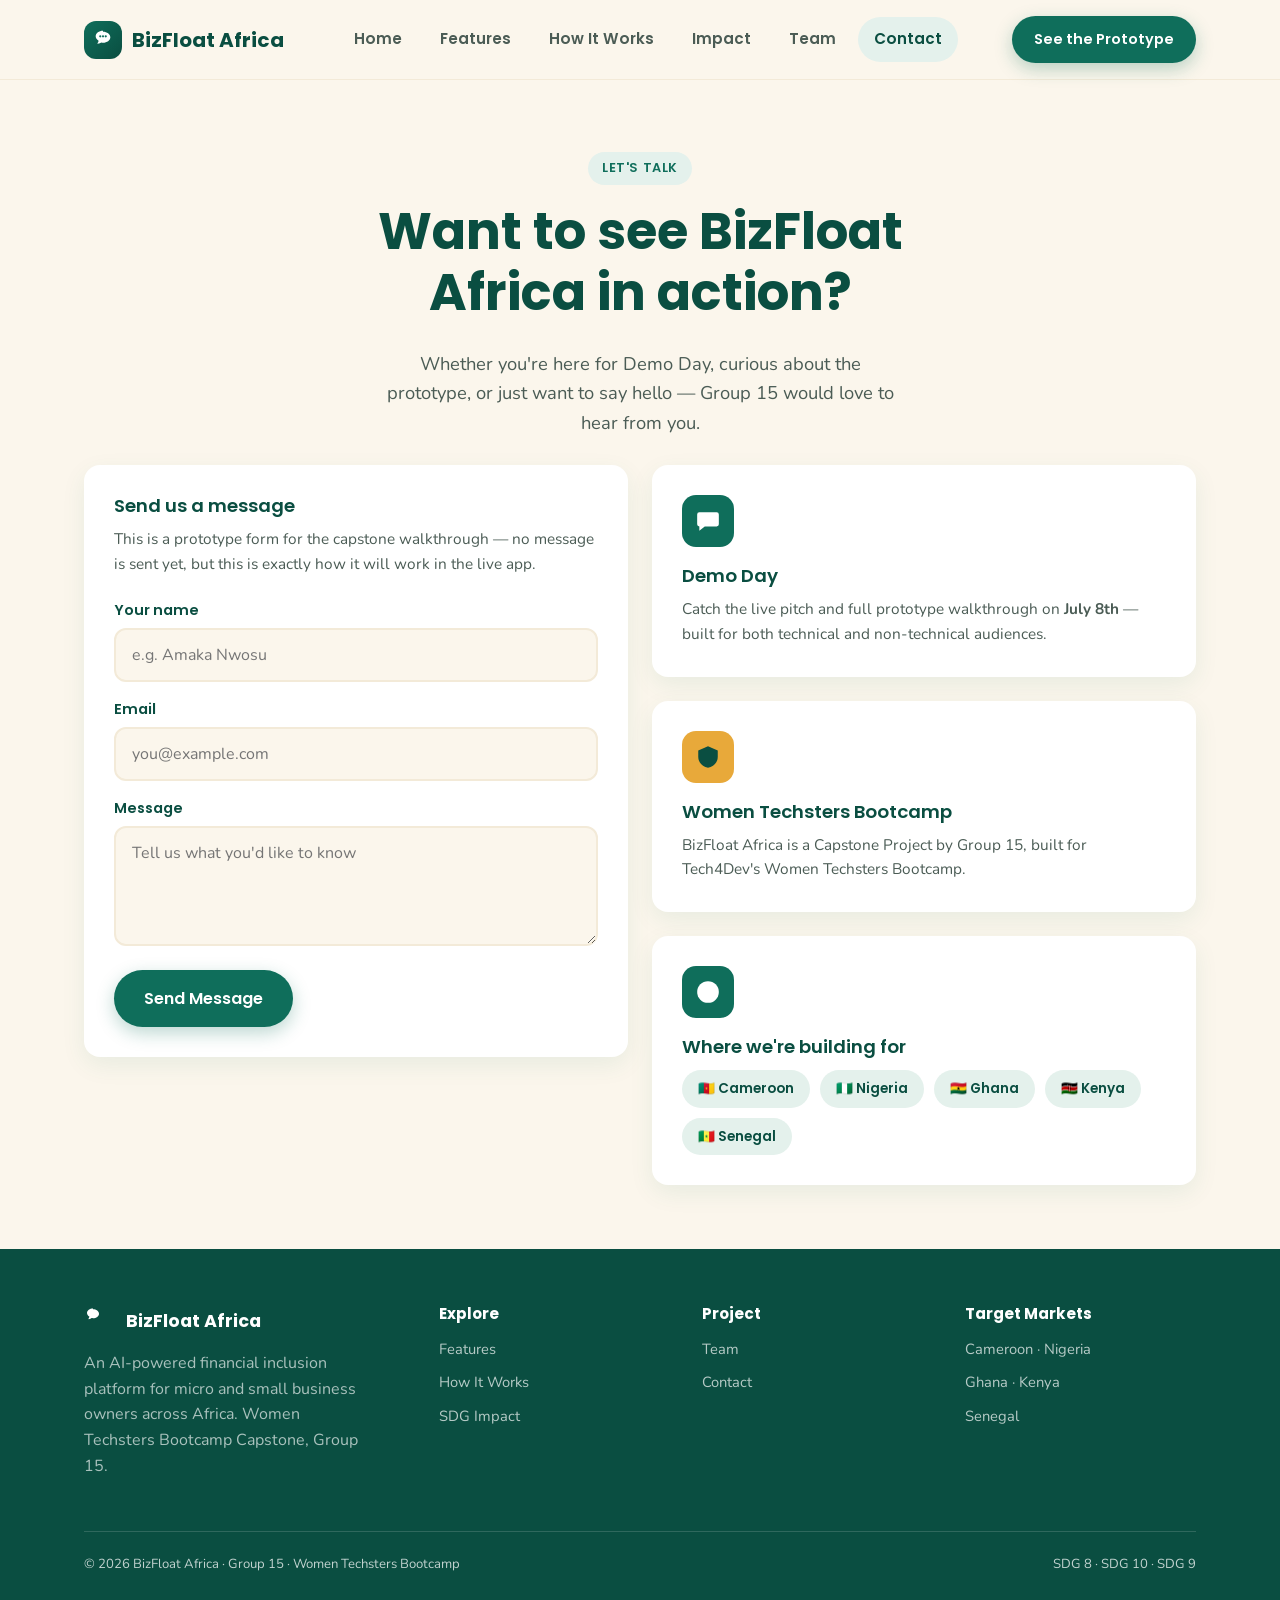
==== contact.html @ da9e75ec "Initial BizFloat Africa website: home, features, how it works, impact, team, contact" ====
<!DOCTYPE html>
<html lang="en">
<head>
<meta charset="UTF-8">
<meta name="viewport" content="width=device-width, initial-scale=1.0">
<title>Contact — BizFloat Africa</title>
<meta name="description" content="Get in touch with the BizFloat Africa team, request the Stitch AI prototype walkthrough, or find us at Demo Day.">
<link rel="preconnect" href="https://fonts.googleapis.com">
<link href="https://fonts.googleapis.com/css2?family=Poppins:wght@500;600;700&family=Nunito:wght@400;600;700;800&display=swap" rel="stylesheet">
<link rel="stylesheet" href="assets/style.css">
</head>
<body>

<header class="site-header">
  <div class="nav-inner container">
    <a href="index.html" class="brand">
      <span class="logo-mark">
        <svg viewBox="0 0 24 24"><path fill="#fff" d="M12 2c-4.4 0-8 2.7-8 6 0 2 1.3 3.7 3.2 4.8-.1.9-.5 1.9-1.2 2.8-.2.3 0 .7.4.6 1.6-.3 2.9-.9 3.8-1.5.6.1 1.2.2 1.8.2 4.4 0 8-2.7 8-6s-3.6-6-8-6z"/><circle cx="9" cy="8" r="1.2" fill="#0F6E5B"/><circle cx="12" cy="8" r="1.2" fill="#0F6E5B"/><circle cx="15" cy="8" r="1.2" fill="#0F6E5B"/></svg>
      </span>
      BizFloat Africa
    </a>
    <nav class="main-nav">
      <a href="index.html">Home</a>
      <a href="features.html">Features</a>
      <a href="how-it-works.html">How It Works</a>
      <a href="impact.html">Impact</a>
      <a href="team.html">Team</a>
      <a href="contact.html">Contact</a>
    </nav>
    <div class="nav-cta">
      <a href="contact.html" class="btn btn-primary">See the Prototype</a>
      <button class="nav-toggle" aria-label="Open menu">
        <svg viewBox="0 0 24 24" fill="currentColor"><rect x="3" y="6" width="18" height="2.6" rx="1.3"/><rect x="3" y="11" width="18" height="2.6" rx="1.3"/><rect x="3" y="16" width="18" height="2.6" rx="1.3"/></svg>
      </button>
    </div>
  </div>
</header>

<section class="hero" style="padding-bottom:20px;">
  <div class="container">
    <div class="section-head" style="margin-bottom:8px;">
      <span class="eyebrow">Let's Talk</span>
      <h1>Want to see BizFloat Africa in action?</h1>
      <p class="hero-sub" style="margin:0 auto;">Whether you're here for Demo Day, curious about the prototype, or just want to say hello — Group 15 would love to hear from you.</p>
    </div>
  </div>
</section>

<section style="padding-top:0;">
  <div class="container">
    <div class="grid grid-2" style="align-items:start;">
      <div class="card">
        <h3>Send us a message</h3>
        <p style="margin-bottom:22px;">This is a prototype form for the capstone walkthrough — no message is sent yet, but this is exactly how it will work in the live app.</p>
        <form onsubmit="event.preventDefault(); this.querySelector('.form-success').style.display='flex';" style="display:flex; flex-direction:column; gap:16px;">
          <div>
            <label style="font-family:var(--font-display); font-weight:600; font-size:0.9rem; color:var(--teal-dark); display:block; margin-bottom:6px;">Your name</label>
            <input type="text" required placeholder="e.g. Amaka Nwosu" style="width:100%; padding:14px 16px; border-radius:12px; border:2px solid var(--sand-deep); font-family:var(--font-body); font-size:1rem; background:var(--sand);">
          </div>
          <div>
            <label style="font-family:var(--font-display); font-weight:600; font-size:0.9rem; color:var(--teal-dark); display:block; margin-bottom:6px;">Email</label>
            <input type="email" required placeholder="you@example.com" style="width:100%; padding:14px 16px; border-radius:12px; border:2px solid var(--sand-deep); font-family:var(--font-body); font-size:1rem; background:var(--sand);">
          </div>
          <div>
            <label style="font-family:var(--font-display); font-weight:600; font-size:0.9rem; color:var(--teal-dark); display:block; margin-bottom:6px;">Message</label>
            <textarea required rows="4" placeholder="Tell us what you'd like to know" style="width:100%; padding:14px 16px; border-radius:12px; border:2px solid var(--sand-deep); font-family:var(--font-body); font-size:1rem; background:var(--sand); resize:vertical;"></textarea>
          </div>
          <button type="submit" class="btn btn-primary" style="align-self:flex-start;">Send Message</button>
          <div class="form-success" style="display:none; align-items:center; gap:10px; color:var(--status-healthy); font-family:var(--font-display); font-weight:600;">
            <svg width="20" height="20" viewBox="0 0 24 24" fill="#2E9E5B"><path d="M12 2C6.5 2 2 6.5 2 12s4.5 10 10 10 10-4.5 10-10S17.5 2 12 2zm-1.5 14.5-4-4 1.4-1.4 2.6 2.6 6.6-6.6 1.4 1.4-8 8z"/></svg>
            Thanks — this is how a sent message will look.
          </div>
        </form>
      </div>

      <div>
        <div class="card" style="margin-bottom:24px;">
          <div class="icon-badge teal"><svg viewBox="0 0 24 24"><path d="M4 4h16a2 2 0 0 1 2 2v9a2 2 0 0 1-2 2H9l-5 4v-4H4a2 2 0 0 1-2-2V6a2 2 0 0 1 2-2z"/></svg></div>
          <h3>Demo Day</h3>
          <p>Catch the live pitch and full prototype walkthrough on <strong>July 8th</strong> — built for both technical and non-technical audiences.</p>
        </div>
        <div class="card" style="margin-bottom:24px;">
          <div class="icon-badge gold"><svg viewBox="0 0 24 24"><path d="M12 2 3 6v6c0 5 3.8 8.7 9 10 5.2-1.3 9-5 9-10V6l-9-4z"/></svg></div>
          <h3>Women Techsters Bootcamp</h3>
          <p>BizFloat Africa is a Capstone Project by Group 15, built for Tech4Dev's Women Techsters Bootcamp.</p>
        </div>
        <div class="card">
          <div class="icon-badge teal"><svg viewBox="0 0 24 24"><path d="M12 2a10 10 0 1 0 0 20 10 10 0 0 0 0-20z"/></svg></div>
          <h3>Where we're building for</h3>
          <div class="lang-row" style="margin-top:12px;">
            <span class="lang-chip">🇨🇲 Cameroon</span>
            <span class="lang-chip">🇳🇬 Nigeria</span>
            <span class="lang-chip">🇬🇭 Ghana</span>
            <span class="lang-chip">🇰🇪 Kenya</span>
            <span class="lang-chip">🇸🇳 Senegal</span>
          </div>
        </div>
      </div>
    </div>
  </div>
</section>

<footer class="site-footer">
  <div class="container">
    <div class="footer-grid">
      <div>
        <div class="footer-brand">
          <span class="logo-mark" style="width:32px;height:32px;">
            <svg viewBox="0 0 24 24" width="18" height="18"><path fill="#fff" d="M12 2c-4.4 0-8 2.7-8 6 0 2 1.3 3.7 3.2 4.8-.1.9-.5 1.9-1.2 2.8-.2.3 0 .7.4.6 1.6-.3 2.9-.9 3.8-1.5.6.1 1.2.2 1.8.2 4.4 0 8-2.7 8-6s-3.6-6-8-6z"/></svg>
          </span>
          <span>BizFloat Africa</span>
        </div>
        <p style="color:rgba(255,255,255,0.65); max-width:280px;">An AI-powered financial inclusion platform for micro and small business owners across Africa. Women Techsters Bootcamp Capstone, Group 15.</p>
      </div>
      <div>
        <h4>Explore</h4>
        <a href="features.html">Features</a>
        <a href="how-it-works.html">How It Works</a>
        <a href="impact.html">SDG Impact</a>
      </div>
      <div>
        <h4>Project</h4>
        <a href="team.html">Team</a>
        <a href="contact.html">Contact</a>
      </div>
      <div>
        <h4>Target Markets</h4>
        <a href="#">Cameroon · Nigeria</a>
        <a href="#">Ghana · Kenya</a>
        <a href="#">Senegal</a>
      </div>
    </div>
    <div class="footer-bottom">
      <span>© 2026 BizFloat Africa · Group 15 · Women Techsters Bootcamp</span>
      <span>SDG 8 · SDG 10 · SDG 9</span>
    </div>
  </div>
</footer>

<script src="assets/script.js"></script>
</body>
</html>
---- assets/style.css ----
/* ============================================================
   BizFloat Africa — Design System
   Deep teal + warm gold, sand background, rounded humanist type
   ============================================================ */

:root {
  /* Core palette */
  --teal: #0F6E5B;
  --teal-dark: #0A4E41;
  --teal-tint: #E4F1EC;
  --gold: #E8A93A;
  --gold-dark: #C98A1F;
  --gold-tint: #FCEED9;
  --sand: #FBF6EC;
  --sand-deep: #F3EAD8;
  --ink: #1F2D28;
  --ink-soft: #4B5C55;
  --card-white: #FFFFFF;

  /* Status colors */
  --status-healthy: #2E9E5B;
  --status-healthy-tint: #E3F5EA;
  --status-moderate: #E8A93A;
  --status-moderate-tint: #FCF1DC;
  --status-risk: #E2572B;
  --status-risk-tint: #FCE7E0;

  /* Shape + shadow */
  --radius-card: 16px;
  --radius-sm: 12px;
  --radius-pill: 999px;
  --shadow-card: 0 8px 24px rgba(15, 110, 91, 0.08);
  --shadow-card-hover: 0 14px 32px rgba(15, 110, 91, 0.14);

  /* Type */
  --font-display: 'Poppins', sans-serif;
  --font-body: 'Nunito', sans-serif;
}

* { box-sizing: border-box; }

html { scroll-behavior: smooth; }

body {
  margin: 0;
  font-family: var(--font-body);
  background: var(--sand);
  color: var(--ink);
  line-height: 1.6;
  -webkit-font-smoothing: antialiased;
}

h1, h2, h3, h4 {
  font-family: var(--font-display);
  color: var(--teal-dark);
  line-height: 1.2;
  margin: 0 0 0.5em;
}

h1 { font-weight: 700; }
h2 { font-weight: 600; }
h3 { font-weight: 600; }

p { margin: 0 0 1em; color: var(--ink-soft); }

a { color: inherit; text-decoration: none; }

img { max-width: 100%; display: block; }

.container {
  width: 100%;
  max-width: 1160px;
  margin: 0 auto;
  padding: 0 24px;
}

.eyebrow {
  display: inline-flex;
  align-items: center;
  gap: 8px;
  font-family: var(--font-display);
  font-size: 0.8rem;
  font-weight: 600;
  letter-spacing: 0.04em;
  text-transform: uppercase;
  color: var(--teal);
  background: var(--teal-tint);
  padding: 6px 14px;
  border-radius: var(--radius-pill);
  margin-bottom: 16px;
}

/* ---------------- Buttons ---------------- */

.btn {
  display: inline-flex;
  align-items: center;
  justify-content: center;
  gap: 10px;
  font-family: var(--font-display);
  font-weight: 600;
  font-size: 1rem;
  padding: 16px 30px;
  border-radius: var(--radius-pill);
  border: none;
  cursor: pointer;
  transition: transform 0.15s ease, box-shadow 0.15s ease, background 0.15s ease;
}

.btn-primary {
  background: var(--teal);
  color: #fff;
  box-shadow: 0 6px 18px rgba(15, 110, 91, 0.28);
}
.btn-primary:hover { background: var(--teal-dark); transform: translateY(-2px); }

.btn-gold {
  background: var(--gold);
  color: var(--teal-dark);
  box-shadow: 0 6px 18px rgba(232, 169, 58, 0.35);
}
.btn-gold:hover { background: var(--gold-dark); color: #fff; transform: translateY(-2px); }

.btn-ghost {
  background: #fff;
  color: var(--teal-dark);
  border: 2px solid var(--teal-tint);
}
.btn-ghost:hover { border-color: var(--teal); transform: translateY(-2px); }

/* ---------------- Nav ---------------- */

header.site-header {
  position: sticky;
  top: 0;
  z-index: 100;
  background: rgba(251, 246, 236, 0.92);
  backdrop-filter: blur(10px);
  border-bottom: 1px solid var(--sand-deep);
}

.nav-inner {
  display: flex;
  align-items: center;
  justify-content: space-between;
  padding: 16px 24px;
}

.brand {
  display: flex;
  align-items: center;
  gap: 10px;
  font-family: var(--font-display);
  font-weight: 700;
  font-size: 1.25rem;
  color: var(--teal-dark);
}

.brand .logo-mark {
  width: 38px;
  height: 38px;
  border-radius: 12px;
  background: linear-gradient(135deg, var(--teal), var(--teal-dark));
  display: flex;
  align-items: center;
  justify-content: center;
}

.brand .logo-mark svg { width: 22px; height: 22px; }

nav.main-nav {
  display: flex;
  align-items: center;
  gap: 6px;
}

nav.main-nav a {
  font-family: var(--font-display);
  font-weight: 600;
  font-size: 0.95rem;
  color: var(--ink-soft);
  padding: 10px 16px;
  border-radius: var(--radius-pill);
  transition: background 0.15s ease, color 0.15s ease;
}

nav.main-nav a:hover,
nav.main-nav a.active {
  background: var(--teal-tint);
  color: var(--teal-dark);
}

.nav-cta { display: flex; align-items: center; gap: 12px; }
.nav-cta .btn { padding: 12px 22px; font-size: 0.9rem; }

.nav-toggle {
  display: none;
  background: none;
  border: none;
  cursor: pointer;
  padding: 8px;
}
.nav-toggle svg { width: 26px; height: 26px; color: var(--teal-dark); }

/* ---------------- Hero ---------------- */

.hero {
  padding: 72px 0 60px;
  position: relative;
  overflow: hidden;
}

.hero-grid {
  display: grid;
  grid-template-columns: 1.05fr 0.95fr;
  gap: 48px;
  align-items: center;
}

.hero h1 { font-size: clamp(2.2rem, 4vw, 3.4rem); }

.hero-sub {
  font-size: 1.15rem;
  max-width: 520px;
}

.hero-actions {
  display: flex;
  gap: 16px;
  margin-top: 28px;
  flex-wrap: wrap;
}

.hero-markets {
  display: flex;
  gap: 10px;
  flex-wrap: wrap;
  margin-top: 32px;
}

.market-chip {
  background: #fff;
  border-radius: var(--radius-pill);
  padding: 8px 16px;
  font-family: var(--font-display);
  font-weight: 600;
  font-size: 0.85rem;
  color: var(--teal-dark);
  box-shadow: var(--shadow-card);
}

/* ---------------- Health Score Card (signature element) ---------------- */

.health-card {
  background: var(--card-white);
  border-radius: 24px;
  padding: 28px;
  box-shadow: var(--shadow-card-hover);
  max-width: 380px;
  margin-left: auto;
  position: relative;
}

.health-card .health-head {
  display: flex;
  justify-content: space-between;
  align-items: flex-start;
  margin-bottom: 18px;
}

.health-card .health-head .label {
  font-family: var(--font-display);
  font-weight: 600;
  font-size: 0.9rem;
  color: var(--ink-soft);
}

.health-card .health-head .name {
  font-family: var(--font-display);
  font-weight: 700;
  font-size: 1.05rem;
  color: var(--teal-dark);
}

.dial-wrap {
  display: flex;
  justify-content: center;
  margin: 8px 0 20px;
}

.dial-score {
  font-family: var(--font-display);
  font-weight: 700;
  font-size: 2.6rem;
  fill: var(--teal-dark);
}

.status-pill {
  display: inline-flex;
  align-items: center;
  gap: 6px;
  font-family: var(--font-display);
  font-weight: 700;
  font-size: 0.85rem;
  padding: 7px 16px;
  border-radius: var(--radius-pill);
}

.status-pill.healthy { background: var(--status-healthy-tint); color: var(--status-healthy); }
.status-pill.moderate { background: var(--status-moderate-tint); color: var(--gold-dark); }
.status-pill.risk { background: var(--status-risk-tint); color: var(--status-risk); }

.health-card .status-row {
  display: flex;
  justify-content: center;
  margin-bottom: 20px;
}

.health-stat-row {
  display: flex;
  gap: 12px;
}

.health-stat {
  flex: 1;
  background: var(--sand);
  border-radius: var(--radius-sm);
  padding: 14px;
  text-align: center;
}

.health-stat .num {
  font-family: var(--font-display);
  font-weight: 700;
  font-size: 1.15rem;
  color: var(--teal-dark);
}

.health-stat .cap {
  font-size: 0.75rem;
  color: var(--ink-soft);
}

/* ---------------- Sections ---------------- */

section { padding: 64px 0; }
.section-head {
  text-align: center;
  max-width: 680px;
  margin: 0 auto 48px;
}

.section-alt { background: var(--sand-deep); }
.section-teal {
  background: linear-gradient(160deg, var(--teal-dark), var(--teal));
  color: #fff;
}
.section-teal h2, .section-teal h3 { color: #fff; }
.section-teal p { color: rgba(255,255,255,0.82); }

/* ---------------- Cards / Grid ---------------- */

.grid {
  display: grid;
  gap: 24px;
}
.grid-2 { grid-template-columns: repeat(2, 1fr); }
.grid-3 { grid-template-columns: repeat(3, 1fr); }
.grid-4 { grid-template-columns: repeat(4, 1fr); }

.card {
  background: var(--card-white);
  border-radius: var(--radius-card);
  padding: 30px;
  box-shadow: var(--shadow-card);
  transition: transform 0.18s ease, box-shadow 0.18s ease;
}
.card:hover { transform: translateY(-4px); box-shadow: var(--shadow-card-hover); }

.icon-badge {
  width: 52px;
  height: 52px;
  border-radius: 14px;
  display: flex;
  align-items: center;
  justify-content: center;
  margin-bottom: 18px;
}
.icon-badge svg { width: 26px; height: 26px; }
.icon-badge.teal { background: var(--teal); }
.icon-badge.gold { background: var(--gold); }
.icon-badge.teal svg { fill: #fff; }
.icon-badge.gold svg { fill: var(--teal-dark); }

.card h3 { margin-bottom: 10px; font-size: 1.15rem; }
.card p { margin-bottom: 0; font-size: 0.96rem; }

.pill-tag {
  display: inline-block;
  font-family: var(--font-display);
  font-weight: 600;
  font-size: 0.75rem;
  padding: 5px 12px;
  border-radius: var(--radius-pill);
  background: var(--gold-tint);
  color: var(--gold-dark);
  margin-bottom: 12px;
}

/* Steps (real sequence -> numbered) */
.steps {
  display: grid;
  grid-template-columns: repeat(4, 1fr);
  gap: 24px;
}
.step-card {
  background: #fff;
  border-radius: var(--radius-card);
  padding: 28px 24px;
  box-shadow: var(--shadow-card);
  position: relative;
}
.step-num {
  width: 40px;
  height: 40px;
  border-radius: var(--radius-pill);
  background: var(--teal);
  color: #fff;
  font-family: var(--font-display);
  font-weight: 700;
  display: flex;
  align-items: center;
  justify-content: center;
  margin-bottom: 16px;
}

/* Quote / story block */
.story-block {
  background: var(--card-white);
  border-radius: 24px;
  padding: 40px;
  box-shadow: var(--shadow-card);
  border-left: 6px solid var(--gold);
}
.story-block p:first-of-type { font-size: 1.05rem; color: var(--ink); }

/* SDG cards */
.sdg-card {
  border-radius: var(--radius-card);
  padding: 30px;
  color: #fff;
}
.sdg-card .sdg-num {
  font-family: var(--font-display);
  font-weight: 700;
  font-size: 2.2rem;
  margin-bottom: 6px;
}
.sdg-card .sdg-role {
  font-family: var(--font-display);
  font-weight: 600;
  font-size: 0.85rem;
  letter-spacing: 0.03em;
  text-transform: uppercase;
  opacity: 0.85;
  margin-bottom: 14px;
  display: inline-block;
}
.sdg-8 { background: linear-gradient(160deg, #0F6E5B, #0A4E41); }
.sdg-10 { background: linear-gradient(160deg, #C98A1F, #E8A93A); }
.sdg-9 { background: linear-gradient(160deg, #4B5C55, #1F2D28); }
.sdg-card p { color: rgba(255,255,255,0.9); }

/* Team clusters */
.team-cluster {
  background: #fff;
  border-radius: var(--radius-card);
  box-shadow: var(--shadow-card);
  padding: 30px;
  margin-bottom: 24px;
}
.team-cluster h3 { display: flex; align-items: center; gap: 10px; }
.role-row {
  display: flex;
  justify-content: space-between;
  gap: 24px;
  padding: 16px 0;
  border-top: 1px solid var(--sand-deep);
  flex-wrap: wrap;
}
.role-row:first-of-type { border-top: none; }
.role-title { font-family: var(--font-display); font-weight: 700; color: var(--teal-dark); min-width: 220px; }
.role-desc { flex: 2; min-width: 260px; }
.role-members { flex: 1; min-width: 200px; font-size: 0.9rem; color: var(--gold-dark); font-weight: 600; }

/* CTA banner */
.cta-banner {
  background: var(--card-white);
  border-radius: 28px;
  padding: 56px;
  text-align: center;
  box-shadow: var(--shadow-card-hover);
  position: relative;
  overflow: hidden;
}
.cta-banner::before {
  content: "";
  position: absolute;
  top: -60px; right: -60px;
  width: 200px; height: 200px;
  border-radius: 50%;
  background: var(--gold-tint);
  z-index: 0;
}
.cta-banner > * { position: relative; z-index: 1; }

/* ---------------- Footer ---------------- */

footer.site-footer {
  background: var(--teal-dark);
  color: rgba(255,255,255,0.75);
  padding: 56px 0 28px;
}
.footer-grid {
  display: grid;
  grid-template-columns: 1.4fr 1fr 1fr 1fr;
  gap: 32px;
  margin-bottom: 36px;
}
.footer-grid h4 { color: #fff; font-size: 0.95rem; margin-bottom: 14px; }
.footer-grid a { display: block; color: rgba(255,255,255,0.7); font-size: 0.92rem; margin-bottom: 10px; }
.footer-grid a:hover { color: var(--gold); }
.footer-brand { display: flex; align-items: center; gap: 10px; margin-bottom: 14px; }
.footer-brand span { font-family: var(--font-display); font-weight: 700; color: #fff; font-size: 1.1rem; }
.footer-bottom {
  border-top: 1px solid rgba(255,255,255,0.15);
  padding-top: 22px;
  display: flex;
  justify-content: space-between;
  font-size: 0.82rem;
  flex-wrap: wrap;
  gap: 10px;
}

/* ---------------- Language / Locale chips ---------------- */
.lang-row { display: flex; flex-wrap: wrap; gap: 10px; }
.lang-chip {
  background: var(--teal-tint);
  color: var(--teal-dark);
  font-family: var(--font-display);
  font-weight: 600;
  font-size: 0.85rem;
  padding: 8px 16px;
  border-radius: var(--radius-pill);
}

/* Status demo toggle buttons */
.status-demo .btn.is-active {
  box-shadow: 0 0 0 3px var(--gold-tint), 0 6px 18px rgba(15,110,91,0.28);
}

/* ---------------- Responsive ---------------- */

@media (max-width: 960px) {
  .hero-grid { grid-template-columns: 1fr; }
  .health-card { margin: 0 auto; }
  .grid-4 { grid-template-columns: repeat(2, 1fr); }
  .grid-3 { grid-template-columns: repeat(2, 1fr); }
  .grid-2 { grid-template-columns: 1fr; }
  .steps { grid-template-columns: repeat(2, 1fr); }
  .footer-grid { grid-template-columns: 1fr 1fr; }
}

@media (max-width: 720px) {
  nav.main-nav { display: none; }
  .nav-toggle { display: inline-flex; }
  .nav-inner.open nav.main-nav {
    display: flex;
    flex-direction: column;
    position: absolute;
    top: 68px; left: 0; right: 0;
    background: var(--sand);
    padding: 16px 24px 24px;
    box-shadow: 0 12px 24px rgba(0,0,0,0.08);
  }
  .grid-4, .grid-3 { grid-template-columns: 1fr; }
  .steps { grid-template-columns: 1fr; }
  .footer-grid { grid-template-columns: 1fr; }
  .cta-banner { padding: 36px 24px; }
}

@media (prefers-reduced-motion: reduce) {
  * { transition: none !important; animation: none !important; }
}
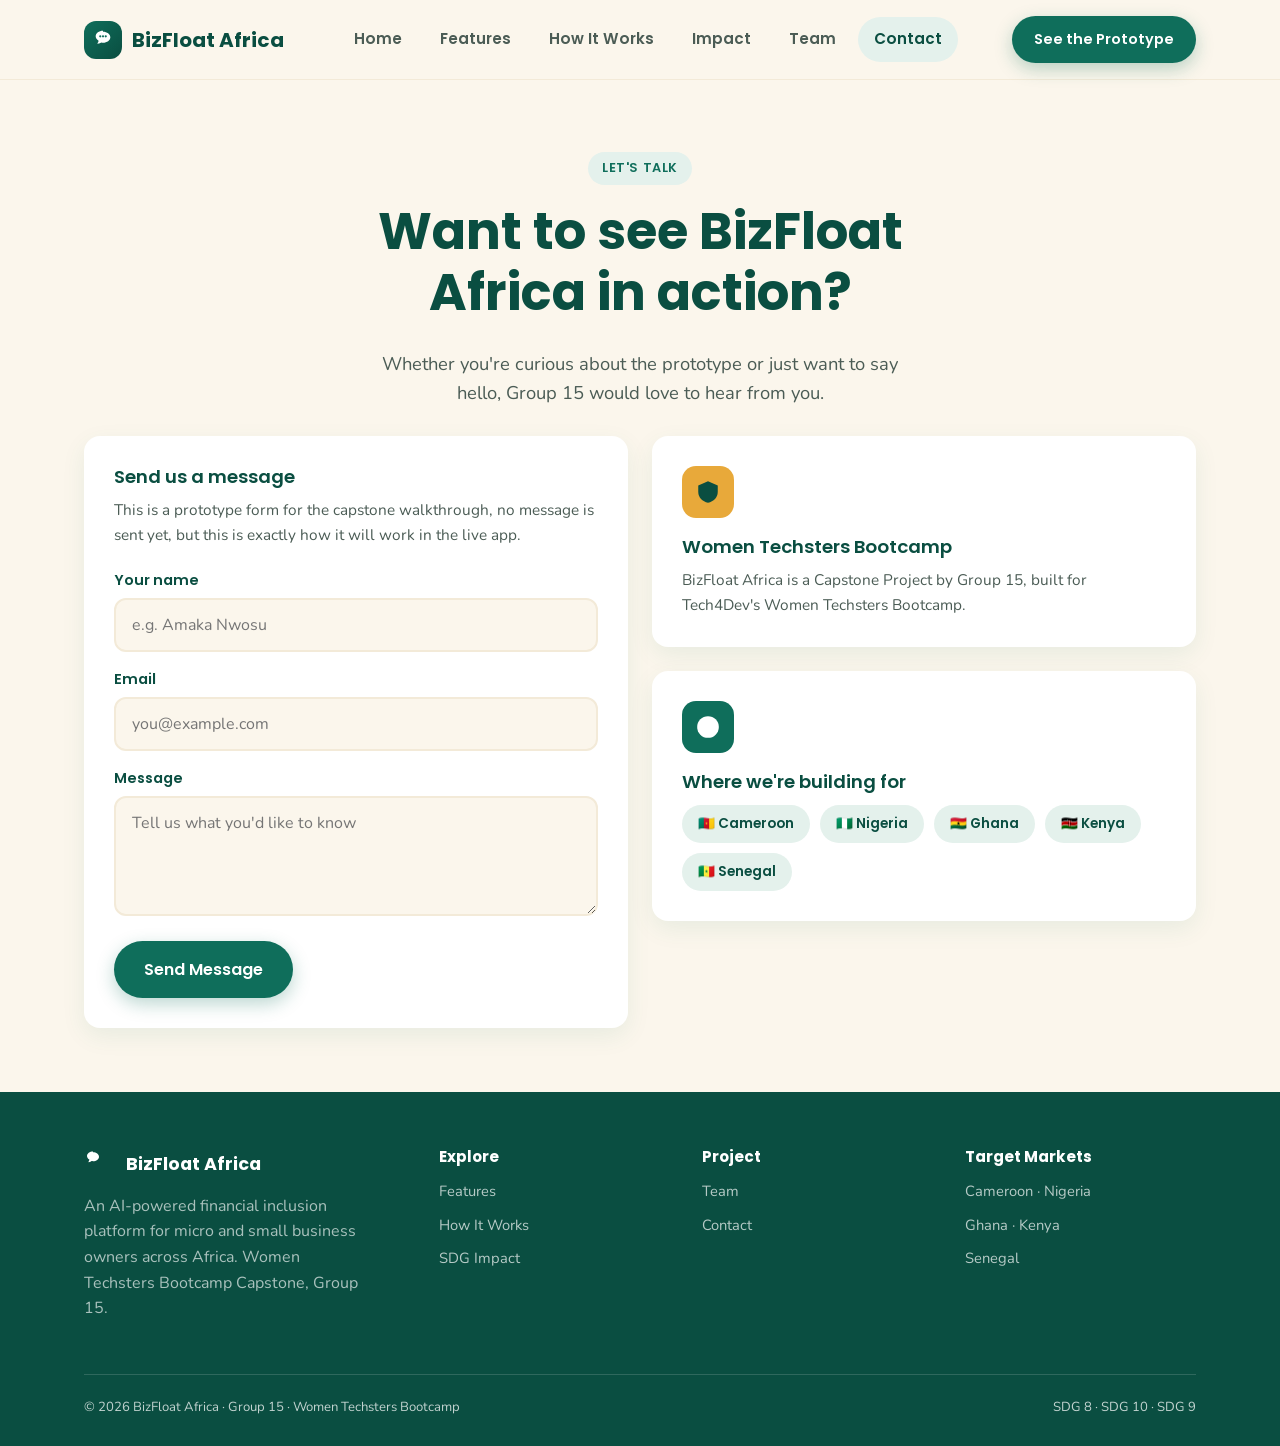
==== commit f5c25b78: "Remove Demo Day/Capstone Timeline sections, remove em dashes, link See the Prototype to Stitch AI pr" ====
--- a/contact.html
+++ b/contact.html
@@ -3,8 +3,8 @@
 <head>
 <meta charset="UTF-8">
 <meta name="viewport" content="width=device-width, initial-scale=1.0">
-<title>Contact — BizFloat Africa</title>
-<meta name="description" content="Get in touch with the BizFloat Africa team, request the Stitch AI prototype walkthrough, or find us at Demo Day.">
+<title>Contact | BizFloat Africa</title>
+<meta name="description" content="Get in touch with the BizFloat Africa team or request the Stitch AI prototype walkthrough.">
 <link rel="preconnect" href="https://fonts.googleapis.com">
 <link href="https://fonts.googleapis.com/css2?family=Poppins:wght@500;600;700&family=Nunito:wght@400;600;700;800&display=swap" rel="stylesheet">
 <link rel="stylesheet" href="assets/style.css">
@@ -28,7 +28,7 @@
       <a href="contact.html">Contact</a>
     </nav>
     <div class="nav-cta">
-      <a href="contact.html" class="btn btn-primary">See the Prototype</a>
+      <a href="https://stitch.withgoogle.com/preview/16323989725500397068?node-id=3ebcc6b359f547b4bfe31b63ea873c77" target="_blank" rel="noopener" class="btn btn-primary">See the Prototype</a>
       <button class="nav-toggle" aria-label="Open menu">
         <svg viewBox="0 0 24 24" fill="currentColor"><rect x="3" y="6" width="18" height="2.6" rx="1.3"/><rect x="3" y="11" width="18" height="2.6" rx="1.3"/><rect x="3" y="16" width="18" height="2.6" rx="1.3"/></svg>
       </button>
@@ -41,7 +41,7 @@
     <div class="section-head" style="margin-bottom:8px;">
       <span class="eyebrow">Let's Talk</span>
       <h1>Want to see BizFloat Africa in action?</h1>
-      <p class="hero-sub" style="margin:0 auto;">Whether you're here for Demo Day, curious about the prototype, or just want to say hello — Group 15 would love to hear from you.</p>
+      <p class="hero-sub" style="margin:0 auto;">Whether you're curious about the prototype or just want to say hello, Group 15 would love to hear from you.</p>
     </div>
   </div>
 </section>
@@ -51,7 +51,7 @@
     <div class="grid grid-2" style="align-items:start;">
       <div class="card">
         <h3>Send us a message</h3>
-        <p style="margin-bottom:22px;">This is a prototype form for the capstone walkthrough — no message is sent yet, but this is exactly how it will work in the live app.</p>
+        <p style="margin-bottom:22px;">This is a prototype form for the capstone walkthrough, no message is sent yet, but this is exactly how it will work in the live app.</p>
         <form onsubmit="event.preventDefault(); this.querySelector('.form-success').style.display='flex';" style="display:flex; flex-direction:column; gap:16px;">
           <div>
             <label style="font-family:var(--font-display); font-weight:600; font-size:0.9rem; color:var(--teal-dark); display:block; margin-bottom:6px;">Your name</label>
@@ -68,17 +68,12 @@
           <button type="submit" class="btn btn-primary" style="align-self:flex-start;">Send Message</button>
           <div class="form-success" style="display:none; align-items:center; gap:10px; color:var(--status-healthy); font-family:var(--font-display); font-weight:600;">
             <svg width="20" height="20" viewBox="0 0 24 24" fill="#2E9E5B"><path d="M12 2C6.5 2 2 6.5 2 12s4.5 10 10 10 10-4.5 10-10S17.5 2 12 2zm-1.5 14.5-4-4 1.4-1.4 2.6 2.6 6.6-6.6 1.4 1.4-8 8z"/></svg>
-            Thanks — this is how a sent message will look.
+            Thanks, this is how a sent message will look.
           </div>
         </form>
       </div>
 
       <div>
-        <div class="card" style="margin-bottom:24px;">
-          <div class="icon-badge teal"><svg viewBox="0 0 24 24"><path d="M4 4h16a2 2 0 0 1 2 2v9a2 2 0 0 1-2 2H9l-5 4v-4H4a2 2 0 0 1-2-2V6a2 2 0 0 1 2-2z"/></svg></div>
-          <h3>Demo Day</h3>
-          <p>Catch the live pitch and full prototype walkthrough on <strong>July 8th</strong> — built for both technical and non-technical audiences.</p>
-        </div>
         <div class="card" style="margin-bottom:24px;">
           <div class="icon-badge gold"><svg viewBox="0 0 24 24"><path d="M12 2 3 6v6c0 5 3.8 8.7 9 10 5.2-1.3 9-5 9-10V6l-9-4z"/></svg></div>
           <h3>Women Techsters Bootcamp</h3>
--- a/assets/style.css
+++ b/assets/style.css
@@ -1,5 +1,5 @@
 /* ============================================================
-   BizFloat Africa — Design System
+   BizFloat Africa - Design System
    Deep teal + warm gold, sand background, rounded humanist type
    ============================================================ */
 
